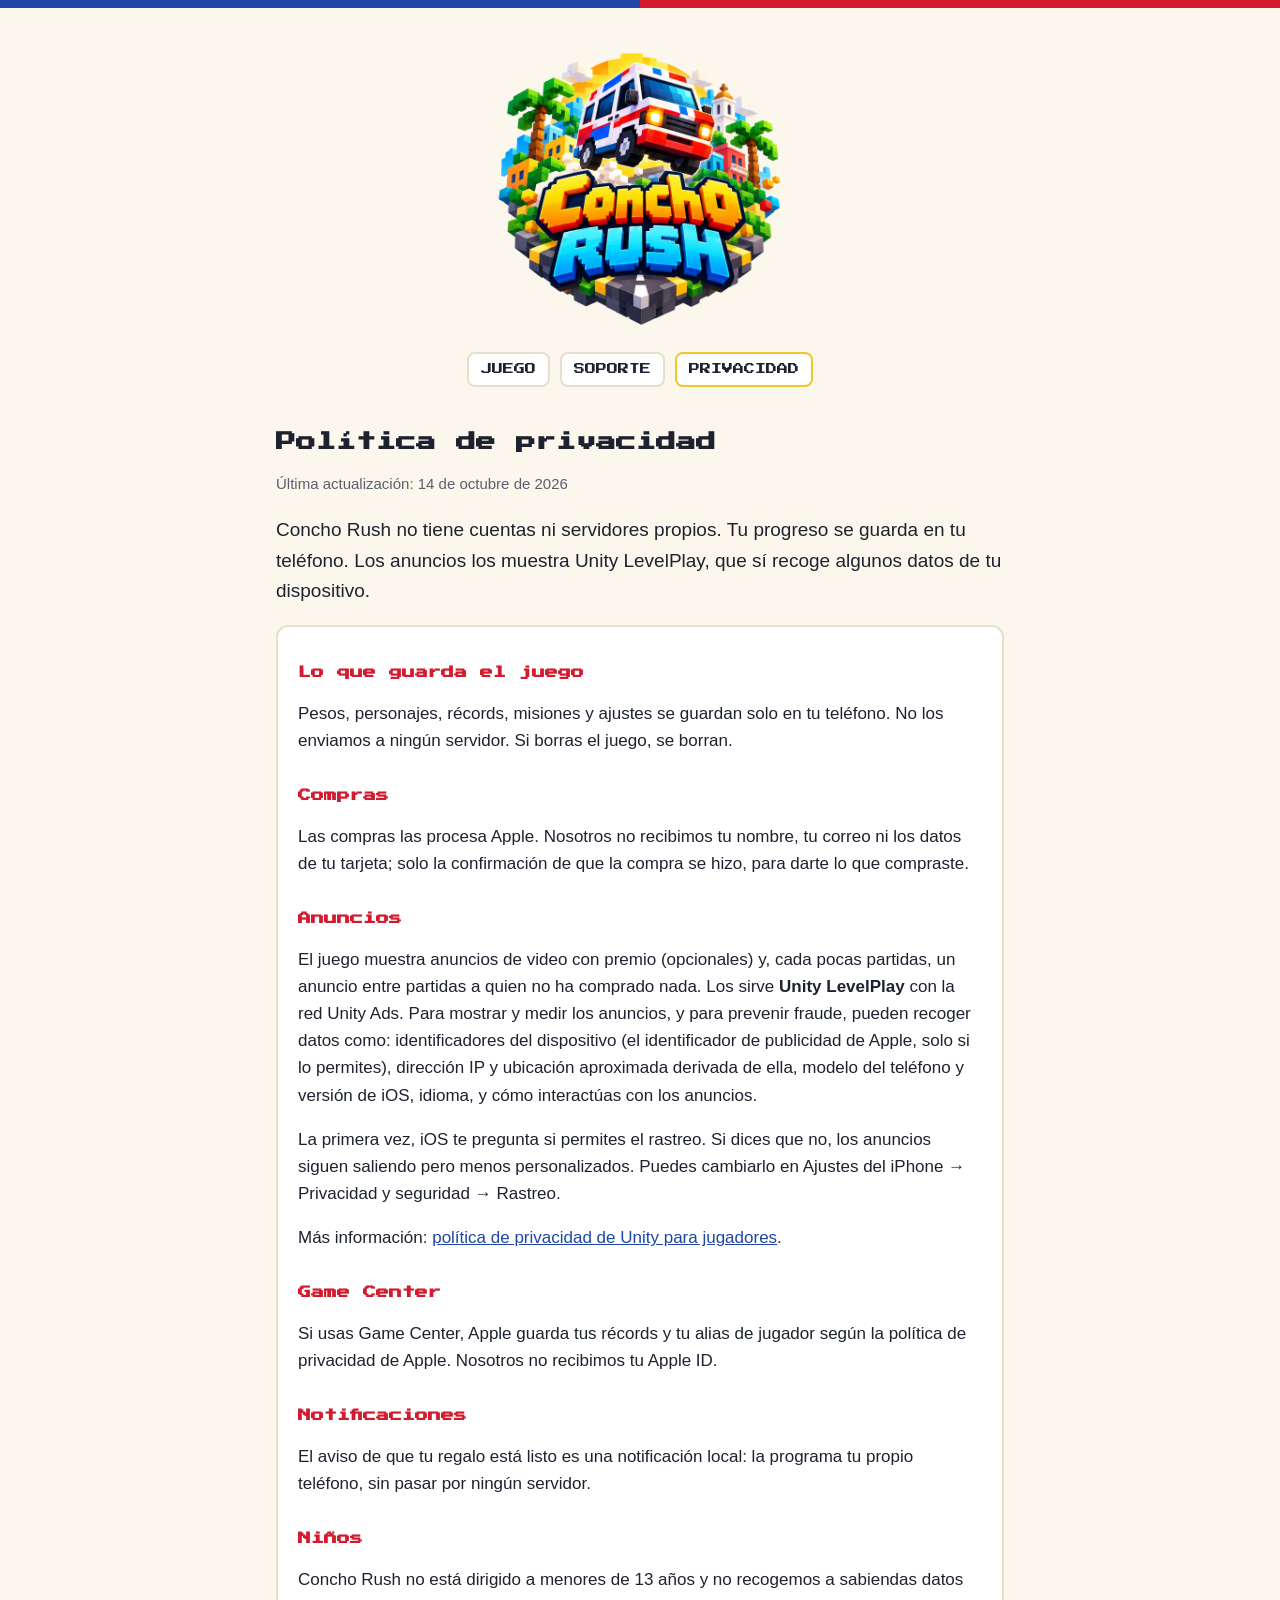
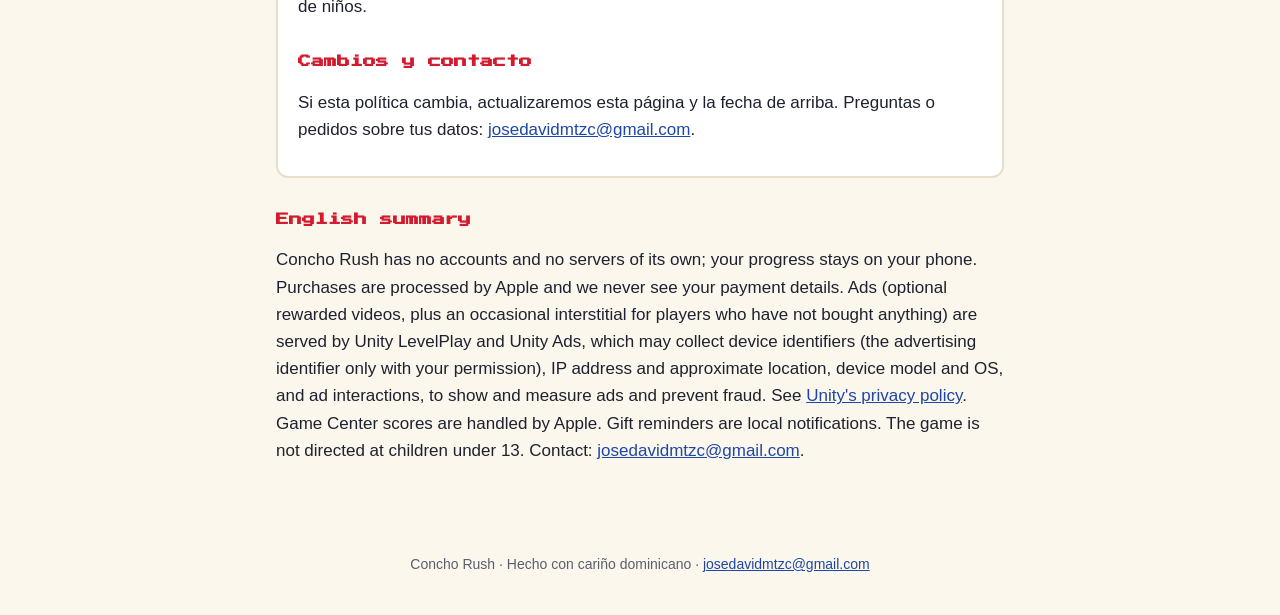
==== conchorush/privacidad.html @ 4886828a "Concho Rush: landing, support and privacy pages Co-Authored-By: Claude Opus 5.5 <noreply@anthropic.c" ====
<!doctype html>
<html lang="es">
<head>
<meta charset="utf-8">
<meta name="viewport" content="width=device-width, initial-scale=1">
<link rel="icon" href="icon.png">
<link rel="preconnect" href="https://fonts.googleapis.com">
<link href="https://fonts.googleapis.com/css2?family=Press+Start+2P&display=swap" rel="stylesheet">
<link rel="stylesheet" href="style.css">
<title>Privacidad · Concho Rush</title>
</head>
<body>
<div class="flag"></div>
<header><a href="./"><img src="logo.png" alt="Concho Rush"></a></header>
<nav>
  <a href="./">JUEGO</a>
  <a href="soporte.html">SOPORTE</a>
  <a href="privacidad.html" aria-current="page">PRIVACIDAD</a>
</nav>
<main>
  <h1>Política de privacidad</h1>
  <p class="muted">Última actualización: 14 de octubre de 2026</p>
  <p class="lead">Concho Rush no tiene cuentas ni servidores propios. Tu progreso se guarda en tu teléfono. Los anuncios los muestra Unity LevelPlay, que sí recoge algunos datos de tu dispositivo.</p>

  <div class="card">
    <h2>Lo que guarda el juego</h2>
    <p>Pesos, personajes, récords, misiones y ajustes se guardan solo en tu teléfono. No los enviamos a ningún servidor. Si borras el juego, se borran.</p>

    <h2>Compras</h2>
    <p>Las compras las procesa Apple. Nosotros no recibimos tu nombre, tu correo ni los datos de tu tarjeta; solo la confirmación de que la compra se hizo, para darte lo que compraste.</p>

    <h2>Anuncios</h2>
    <p>El juego muestra anuncios de video con premio (opcionales) y, cada pocas partidas, un anuncio entre partidas a quien no ha comprado nada. Los sirve <strong>Unity LevelPlay</strong> con la red Unity Ads. Para mostrar y medir los anuncios, y para prevenir fraude, pueden recoger datos como: identificadores del dispositivo (el identificador de publicidad de Apple, solo si lo permites), dirección IP y ubicación aproximada derivada de ella, modelo del teléfono y versión de iOS, idioma, y cómo interactúas con los anuncios.</p>
    <p>La primera vez, iOS te pregunta si permites el rastreo. Si dices que no, los anuncios siguen saliendo pero menos personalizados. Puedes cambiarlo en Ajustes del iPhone → Privacidad y seguridad → Rastreo.</p>
    <p>Más información: <a href="https://unity.com/legal/game-player-and-app-user-privacy-policy">política de privacidad de Unity para jugadores</a>.</p>

    <h2>Game Center</h2>
    <p>Si usas Game Center, Apple guarda tus récords y tu alias de jugador según la política de privacidad de Apple. Nosotros no recibimos tu Apple ID.</p>

    <h2>Notificaciones</h2>
    <p>El aviso de que tu regalo está listo es una notificación local: la programa tu propio teléfono, sin pasar por ningún servidor.</p>

    <h2>Niños</h2>
    <p>Concho Rush no está dirigido a menores de 13 años y no recogemos a sabiendas datos de niños.</p>

    <h2>Cambios y contacto</h2>
    <p>Si esta política cambia, actualizaremos esta página y la fecha de arriba. Preguntas o pedidos sobre tus datos: <a href="mailto:josedavidmtzc@gmail.com?subject=Privacidad%20Concho%20Rush">josedavidmtzc@gmail.com</a>.</p>
  </div>

  <h2>English summary</h2>
  <p>Concho Rush has no accounts and no servers of its own; your progress stays on your phone. Purchases are processed by Apple and we never see your payment details. Ads (optional rewarded videos, plus an occasional interstitial for players who have not bought anything) are served by Unity LevelPlay and Unity Ads, which may collect device identifiers (the advertising identifier only with your permission), IP address and approximate location, device model and OS, and ad interactions, to show and measure ads and prevent fraud. See <a href="https://unity.com/legal/game-player-and-app-user-privacy-policy">Unity's privacy policy</a>. Game Center scores are handled by Apple. Gift reminders are local notifications. The game is not directed at children under 13. Contact: <a href="mailto:josedavidmtzc@gmail.com">josedavidmtzc@gmail.com</a>.</p>
</main>
<footer>Concho Rush · Hecho con cariño dominicano · <a href="mailto:josedavidmtzc@gmail.com">josedavidmtzc@gmail.com</a></footer>
</body>
</html>
---- conchorush/style.css ----
:root {
  --bg: #fbf7ec;
  --ink: #1e2230;
  --muted: #5a5f6e;
  --card: #ffffff;
  --edge: #e6dfcc;
  --red: #d21b2e;
  --blue: #1e46a8;
  --gold: #f5c52e;
  --green: #2f9a57;
}
@media (prefers-color-scheme: dark) {
  :root { --bg: #14161c; --ink: #f1ede2; --muted: #a8acb8; --card: #1d2029; --edge: #2e323d; }
}
* { box-sizing: border-box; }
body {
  margin: 0;
  background: var(--bg);
  color: var(--ink);
  font: 17px/1.6 -apple-system, BlinkMacSystemFont, "Segoe UI", Roboto, sans-serif;
}
.flag { height: 8px; background: linear-gradient(90deg, var(--blue) 0 50%, var(--red) 50% 100%); }
header { text-align: center; padding: 28px 16px 8px; }
header a { text-decoration: none; }
header img { width: min(300px, 70vw); height: auto; }
nav { display: flex; justify-content: center; gap: 10px; flex-wrap: wrap; padding: 0 16px 8px; }
nav a {
  font: 11px/1 "Press Start 2P", monospace;
  color: var(--ink); text-decoration: none;
  padding: 10px 12px; border: 2px solid var(--edge); border-radius: 8px; background: var(--card);
}
nav a[aria-current] { border-color: var(--gold); }
main { max-width: 760px; margin: 0 auto; padding: 8px 16px 48px; }
h1, h2 { font-family: "Press Start 2P", monospace; line-height: 1.5; }
h1 { font-size: 20px; margin: 24px 0 8px; }
h2 { font-size: 13px; margin: 32px 0 8px; color: var(--red); }
@media (prefers-color-scheme: dark) { h2 { color: var(--gold); } }
.card { background: var(--card); border: 2px solid var(--edge); border-radius: 12px; padding: 4px 20px 16px; margin: 16px 0; }
.lead { font-size: 19px; }
.muted { color: var(--muted); font-size: 15px; }
.badge {
  display: inline-block; margin: 8px 0; padding: 12px 18px; border-radius: 10px;
  background: var(--ink); color: var(--bg); text-decoration: none; font-weight: 600;
}
a { color: var(--blue); }
@media (prefers-color-scheme: dark) { a { color: #8fb0ff; } }
ul { padding-left: 22px; }
footer { text-align: center; color: var(--muted); font-size: 14px; padding: 24px 16px 40px; }
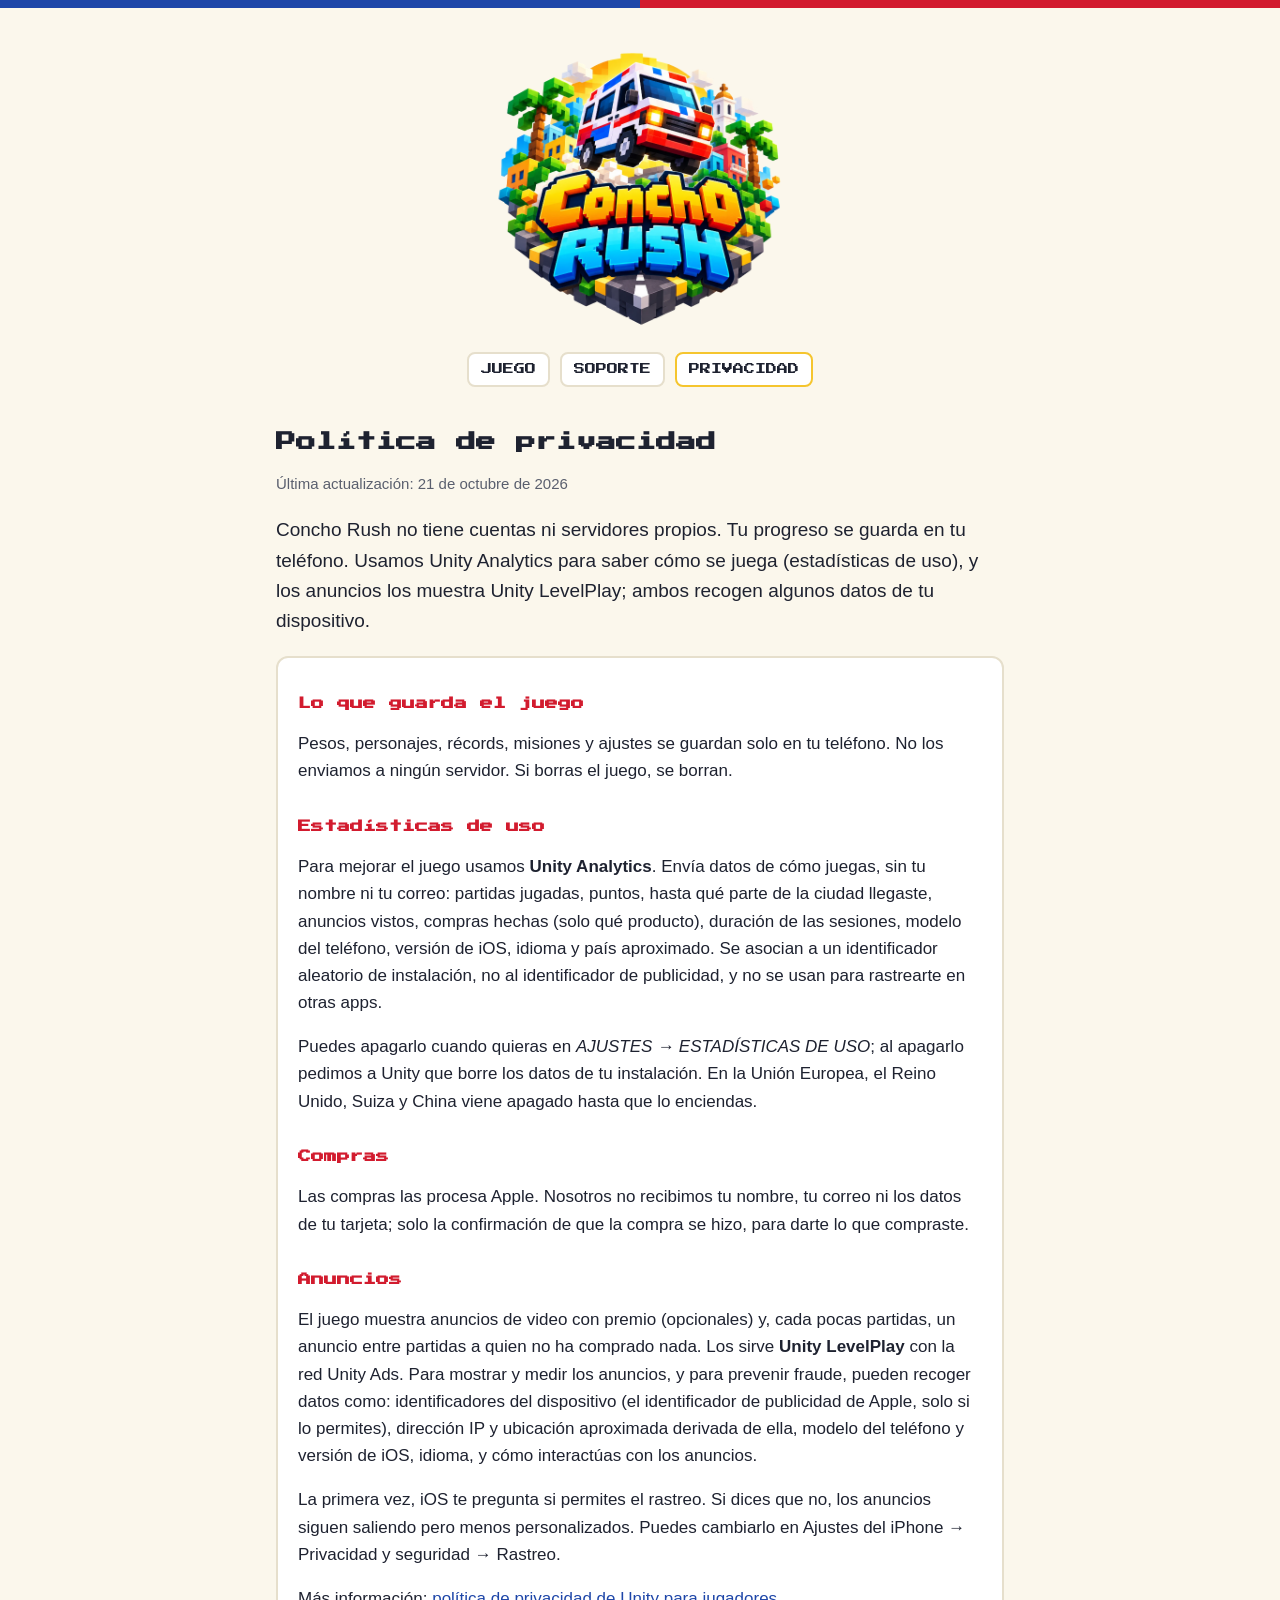
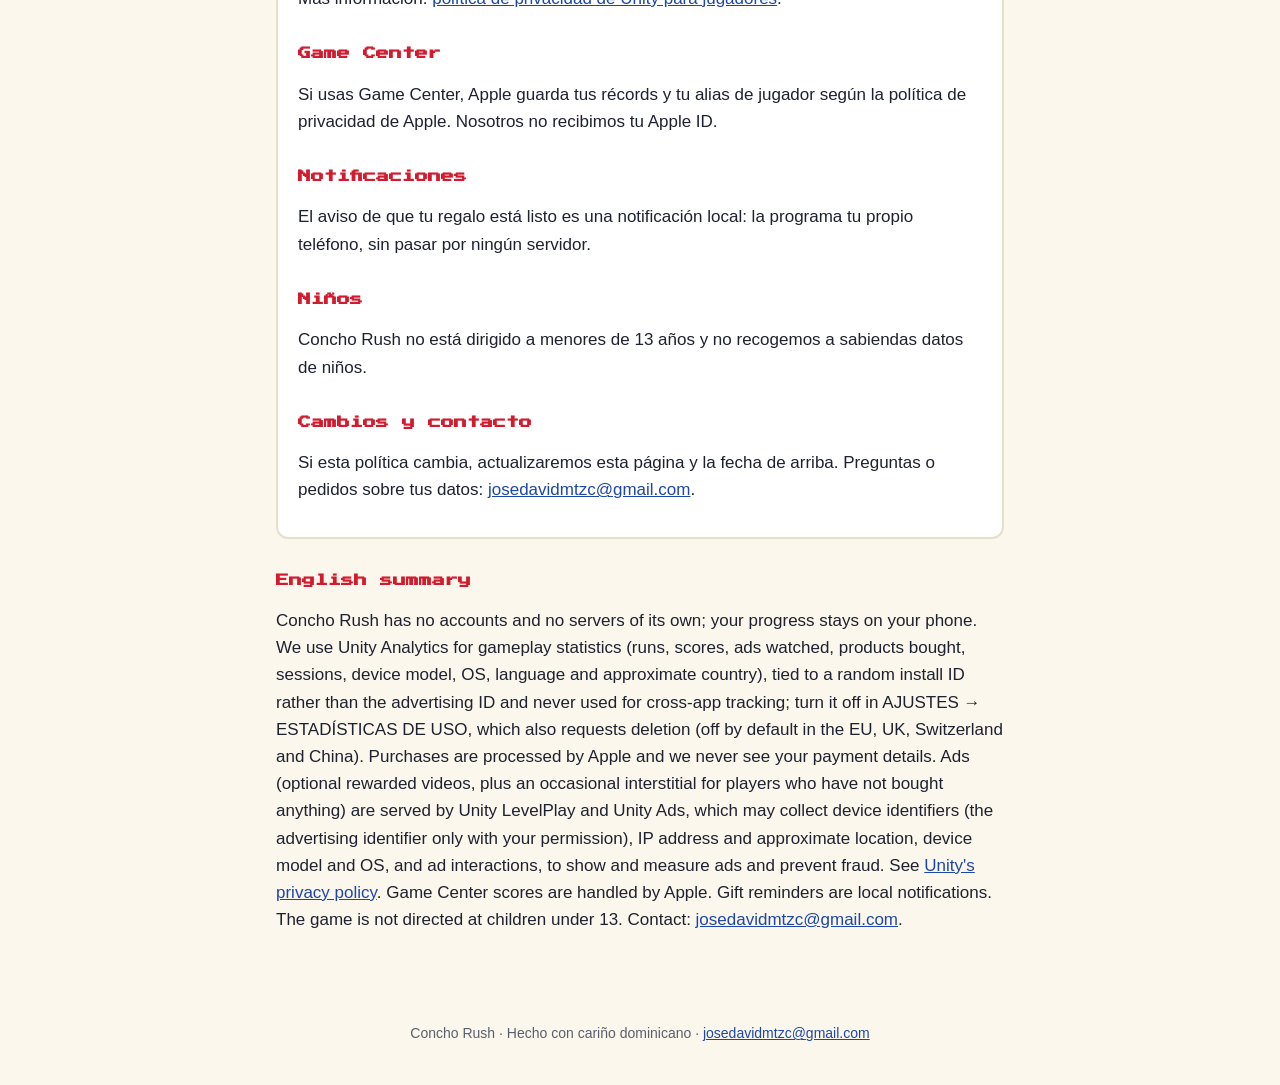
==== commit edd3337c: "Privacy policy: Unity Analytics usage statistics Co-Authored-By: Claude Opus 5.5 <noreply@anthropic." ====
--- a/conchorush/privacidad.html
+++ b/conchorush/privacidad.html
@@ -19,12 +19,16 @@
 </nav>
 <main>
   <h1>Política de privacidad</h1>
-  <p class="muted">Última actualización: 14 de octubre de 2026</p>
-  <p class="lead">Concho Rush no tiene cuentas ni servidores propios. Tu progreso se guarda en tu teléfono. Los anuncios los muestra Unity LevelPlay, que sí recoge algunos datos de tu dispositivo.</p>
+  <p class="muted">Última actualización: 21 de octubre de 2026</p>
+  <p class="lead">Concho Rush no tiene cuentas ni servidores propios. Tu progreso se guarda en tu teléfono. Usamos Unity Analytics para saber cómo se juega (estadísticas de uso), y los anuncios los muestra Unity LevelPlay; ambos recogen algunos datos de tu dispositivo.</p>
 
   <div class="card">
     <h2>Lo que guarda el juego</h2>
     <p>Pesos, personajes, récords, misiones y ajustes se guardan solo en tu teléfono. No los enviamos a ningún servidor. Si borras el juego, se borran.</p>
+
+    <h2>Estadísticas de uso</h2>
+    <p>Para mejorar el juego usamos <strong>Unity Analytics</strong>. Envía datos de cómo juegas, sin tu nombre ni tu correo: partidas jugadas, puntos, hasta qué parte de la ciudad llegaste, anuncios vistos, compras hechas (solo qué producto), duración de las sesiones, modelo del teléfono, versión de iOS, idioma y país aproximado. Se asocian a un identificador aleatorio de instalación, no al identificador de publicidad, y no se usan para rastrearte en otras apps.</p>
+    <p>Puedes apagarlo cuando quieras en <em>AJUSTES → ESTADÍSTICAS DE USO</em>; al apagarlo pedimos a Unity que borre los datos de tu instalación. En la Unión Europea, el Reino Unido, Suiza y China viene apagado hasta que lo enciendas.</p>
 
     <h2>Compras</h2>
     <p>Las compras las procesa Apple. Nosotros no recibimos tu nombre, tu correo ni los datos de tu tarjeta; solo la confirmación de que la compra se hizo, para darte lo que compraste.</p>
@@ -48,7 +52,7 @@
   </div>
 
   <h2>English summary</h2>
-  <p>Concho Rush has no accounts and no servers of its own; your progress stays on your phone. Purchases are processed by Apple and we never see your payment details. Ads (optional rewarded videos, plus an occasional interstitial for players who have not bought anything) are served by Unity LevelPlay and Unity Ads, which may collect device identifiers (the advertising identifier only with your permission), IP address and approximate location, device model and OS, and ad interactions, to show and measure ads and prevent fraud. See <a href="https://unity.com/legal/game-player-and-app-user-privacy-policy">Unity's privacy policy</a>. Game Center scores are handled by Apple. Gift reminders are local notifications. The game is not directed at children under 13. Contact: <a href="mailto:josedavidmtzc@gmail.com">josedavidmtzc@gmail.com</a>.</p>
+  <p>Concho Rush has no accounts and no servers of its own; your progress stays on your phone. We use Unity Analytics for gameplay statistics (runs, scores, ads watched, products bought, sessions, device model, OS, language and approximate country), tied to a random install ID rather than the advertising ID and never used for cross-app tracking; turn it off in AJUSTES → ESTADÍSTICAS DE USO, which also requests deletion (off by default in the EU, UK, Switzerland and China). Purchases are processed by Apple and we never see your payment details. Ads (optional rewarded videos, plus an occasional interstitial for players who have not bought anything) are served by Unity LevelPlay and Unity Ads, which may collect device identifiers (the advertising identifier only with your permission), IP address and approximate location, device model and OS, and ad interactions, to show and measure ads and prevent fraud. See <a href="https://unity.com/legal/game-player-and-app-user-privacy-policy">Unity's privacy policy</a>. Game Center scores are handled by Apple. Gift reminders are local notifications. The game is not directed at children under 13. Contact: <a href="mailto:josedavidmtzc@gmail.com">josedavidmtzc@gmail.com</a>.</p>
 </main>
 <footer>Concho Rush · Hecho con cariño dominicano · <a href="mailto:josedavidmtzc@gmail.com">josedavidmtzc@gmail.com</a></footer>
 </body>
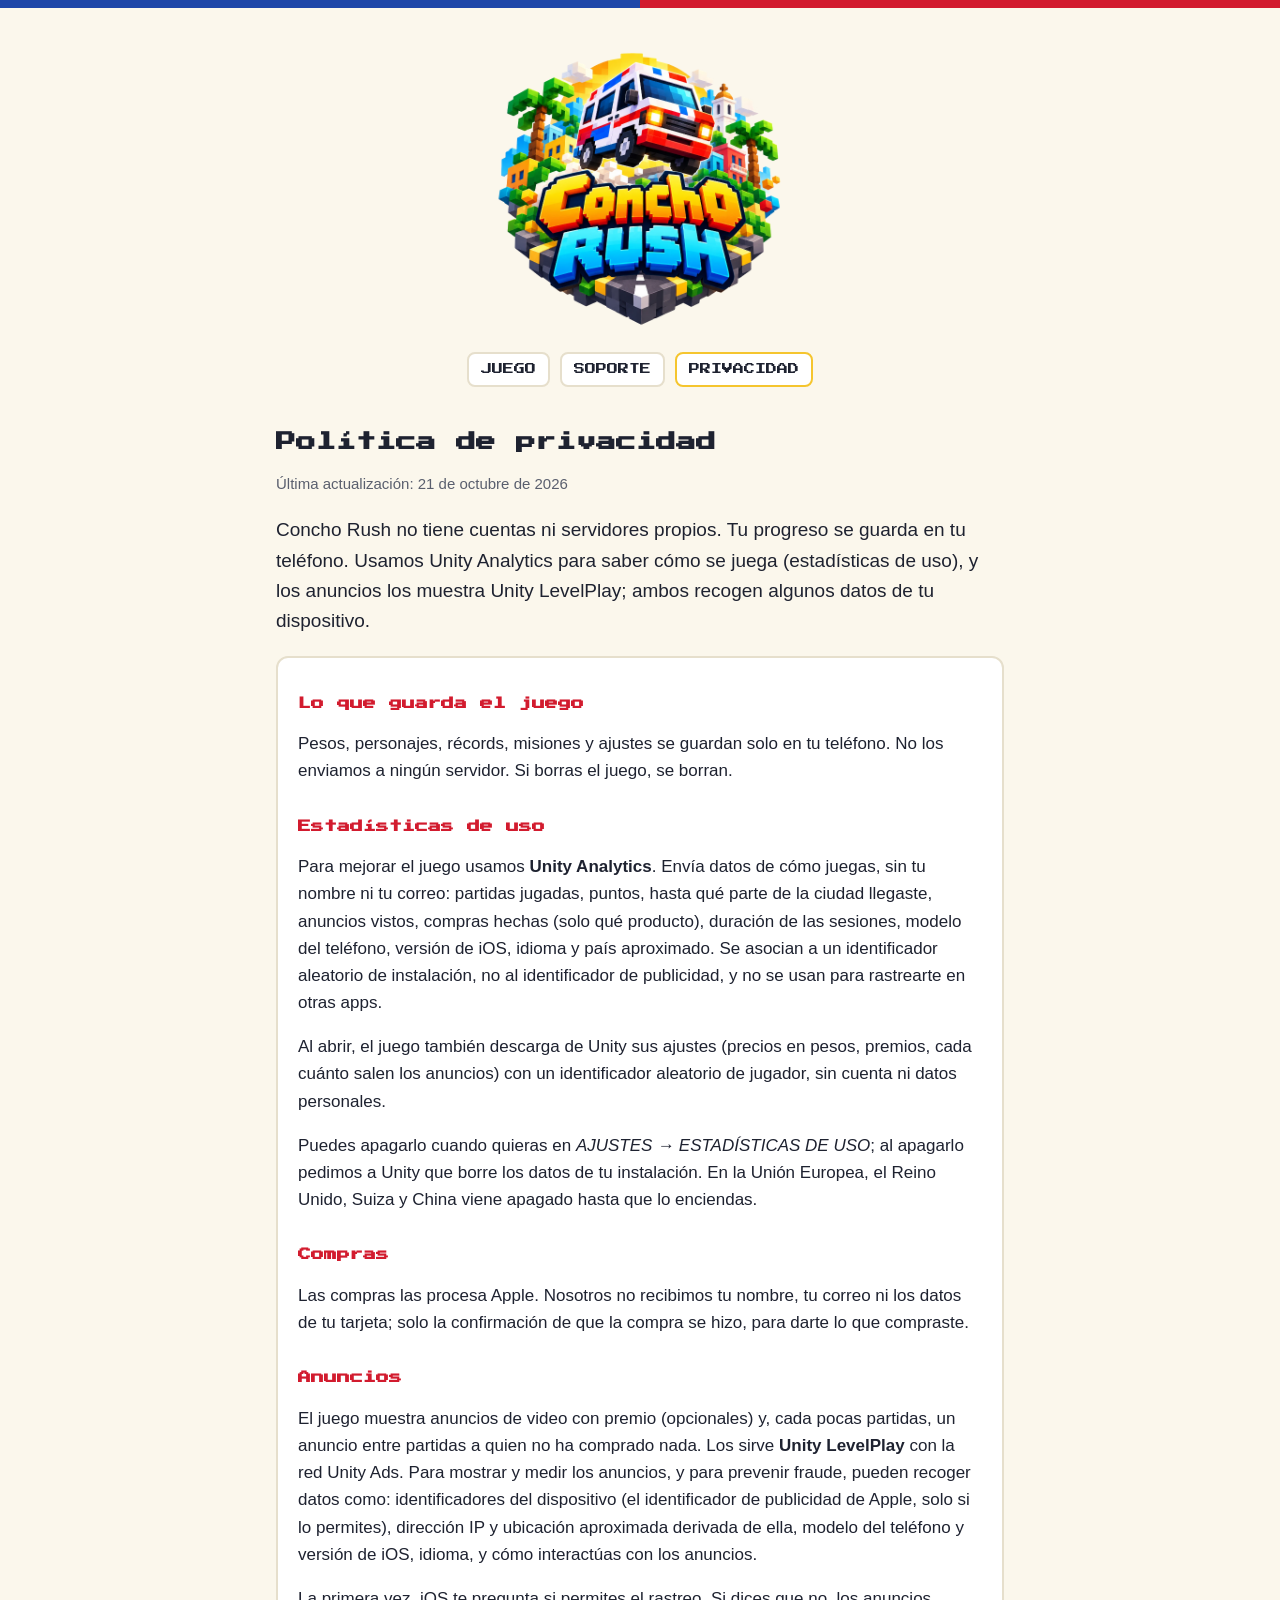
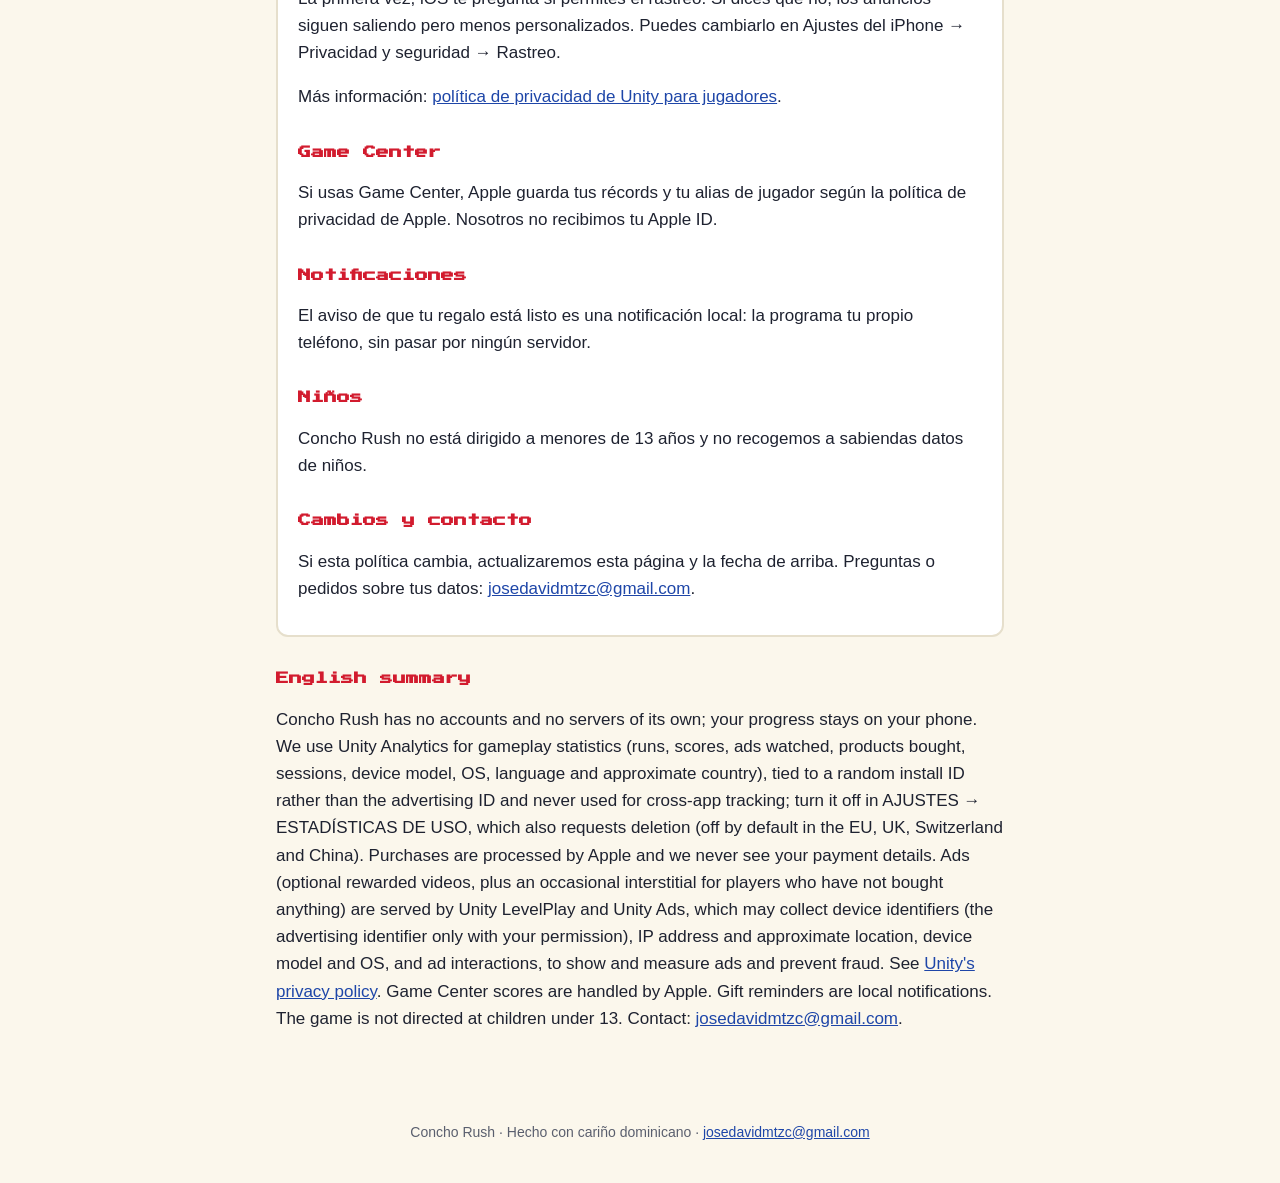
==== commit 26ac3d26: "Privacy policy: Remote Config settings download Co-Authored-By: Claude Opus 5.5 <noreply@anthropic.c" ====
--- a/conchorush/privacidad.html
+++ b/conchorush/privacidad.html
@@ -28,6 +28,7 @@
 
     <h2>Estadísticas de uso</h2>
     <p>Para mejorar el juego usamos <strong>Unity Analytics</strong>. Envía datos de cómo juegas, sin tu nombre ni tu correo: partidas jugadas, puntos, hasta qué parte de la ciudad llegaste, anuncios vistos, compras hechas (solo qué producto), duración de las sesiones, modelo del teléfono, versión de iOS, idioma y país aproximado. Se asocian a un identificador aleatorio de instalación, no al identificador de publicidad, y no se usan para rastrearte en otras apps.</p>
+    <p>Al abrir, el juego también descarga de Unity sus ajustes (precios en pesos, premios, cada cuánto salen los anuncios) con un identificador aleatorio de jugador, sin cuenta ni datos personales.</p>
     <p>Puedes apagarlo cuando quieras en <em>AJUSTES → ESTADÍSTICAS DE USO</em>; al apagarlo pedimos a Unity que borre los datos de tu instalación. En la Unión Europea, el Reino Unido, Suiza y China viene apagado hasta que lo enciendas.</p>
 
     <h2>Compras</h2>
